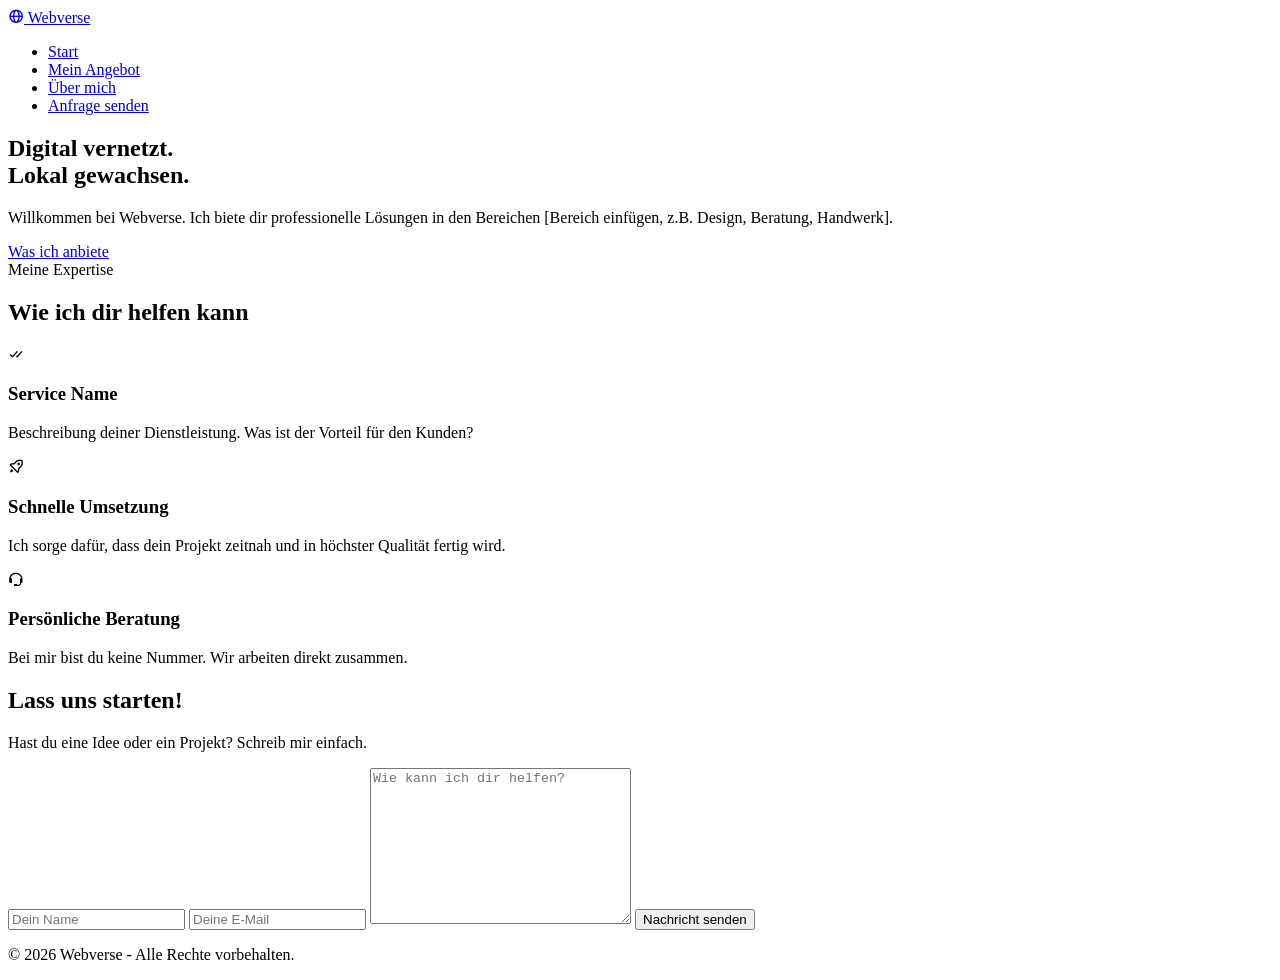
==== home.html @ e3c2bb77 "Create home.html" ====
<!DOCTYPE html>
<html lang="de">
<head>
    <meta charset="UTF-8">
    <meta name="viewport" content="width=device-width, initial-scale=1.0">
    <title>Webverse | Dein Partner für [Dein Angebot]</title>
    <link rel="stylesheet" href="https://cdn.jsdelivr.net/npm/boxicons@latest/css/boxicons.min.css">
    <link rel="stylesheet" href="style.css">
</head>
<body>

<header>
    <a href="#" class="logo"><i class='bx bx-globe'></i> Webverse</a>
    <ul class="navbar">
        <li><a href="#home">Start</a></li>
        <li><a href="#angebot">Mein Angebot</a></li>
        <li><a href="#uber-mich">Über mich</a></li>
        <li><a href="#kontakt" class="btn-kontakt">Anfrage senden</a></li>
    </ul>
</header>

<section class="home" id="home">
    <div class="home-text">
        <h1>Digital vernetzt. <br>Lokal gewachsen.</h1>
        <p>Willkommen bei Webverse. Ich biete dir professionelle Lösungen in den Bereichen [Bereich einfügen, z.B. Design, Beratung, Handwerk].</p>
        <a href="#angebot" class="btn">Was ich anbiete</a>
    </div>
</section>

<section class="angebot" id="angebot">
    <div class="heading">
        <span>Meine Expertise</span>
        <h2>Wie ich dir helfen kann</h2>
    </div>

    <div class="angebot-container">
        <div class="box">
            <i class='bx bx-check-double'></i>
            <h3>Service Name</h3>
            <p>Beschreibung deiner Dienstleistung. Was ist der Vorteil für den Kunden?</p>
        </div>
        <div class="box">
            <i class='bx bx-rocket'></i>
            <h3>Schnelle Umsetzung</h3>
            <p>Ich sorge dafür, dass dein Projekt zeitnah und in höchster Qualität fertig wird.</p>
        </div>
        <div class="box">
            <i class='bx bx-support'></i>
            <h3>Persönliche Beratung</h3>
            <p>Bei mir bist du keine Nummer. Wir arbeiten direkt zusammen.</p>
        </div>
    </div>
</section>

<section class="kontakt" id="kontakt">
    <div class="kontakt-content">
        <h2>Lass uns starten!</h2>
        <p>Hast du eine Idee oder ein Projekt? Schreib mir einfach.</p>
        
        <form action="#">
            <input type="text" placeholder="Dein Name" required>
            <input type="email" placeholder="Deine E-Mail" required>
            <textarea name="" id="" cols="30" rows="10" placeholder="Wie kann ich dir helfen?"></textarea>
            <button type="submit" class="btn">Nachricht senden</button>
        </form>
    </div>
</section>

<footer>
    <p>© 2026 Webverse - Alle Rechte vorbehalten.</p>
</footer>

</body>
</html>
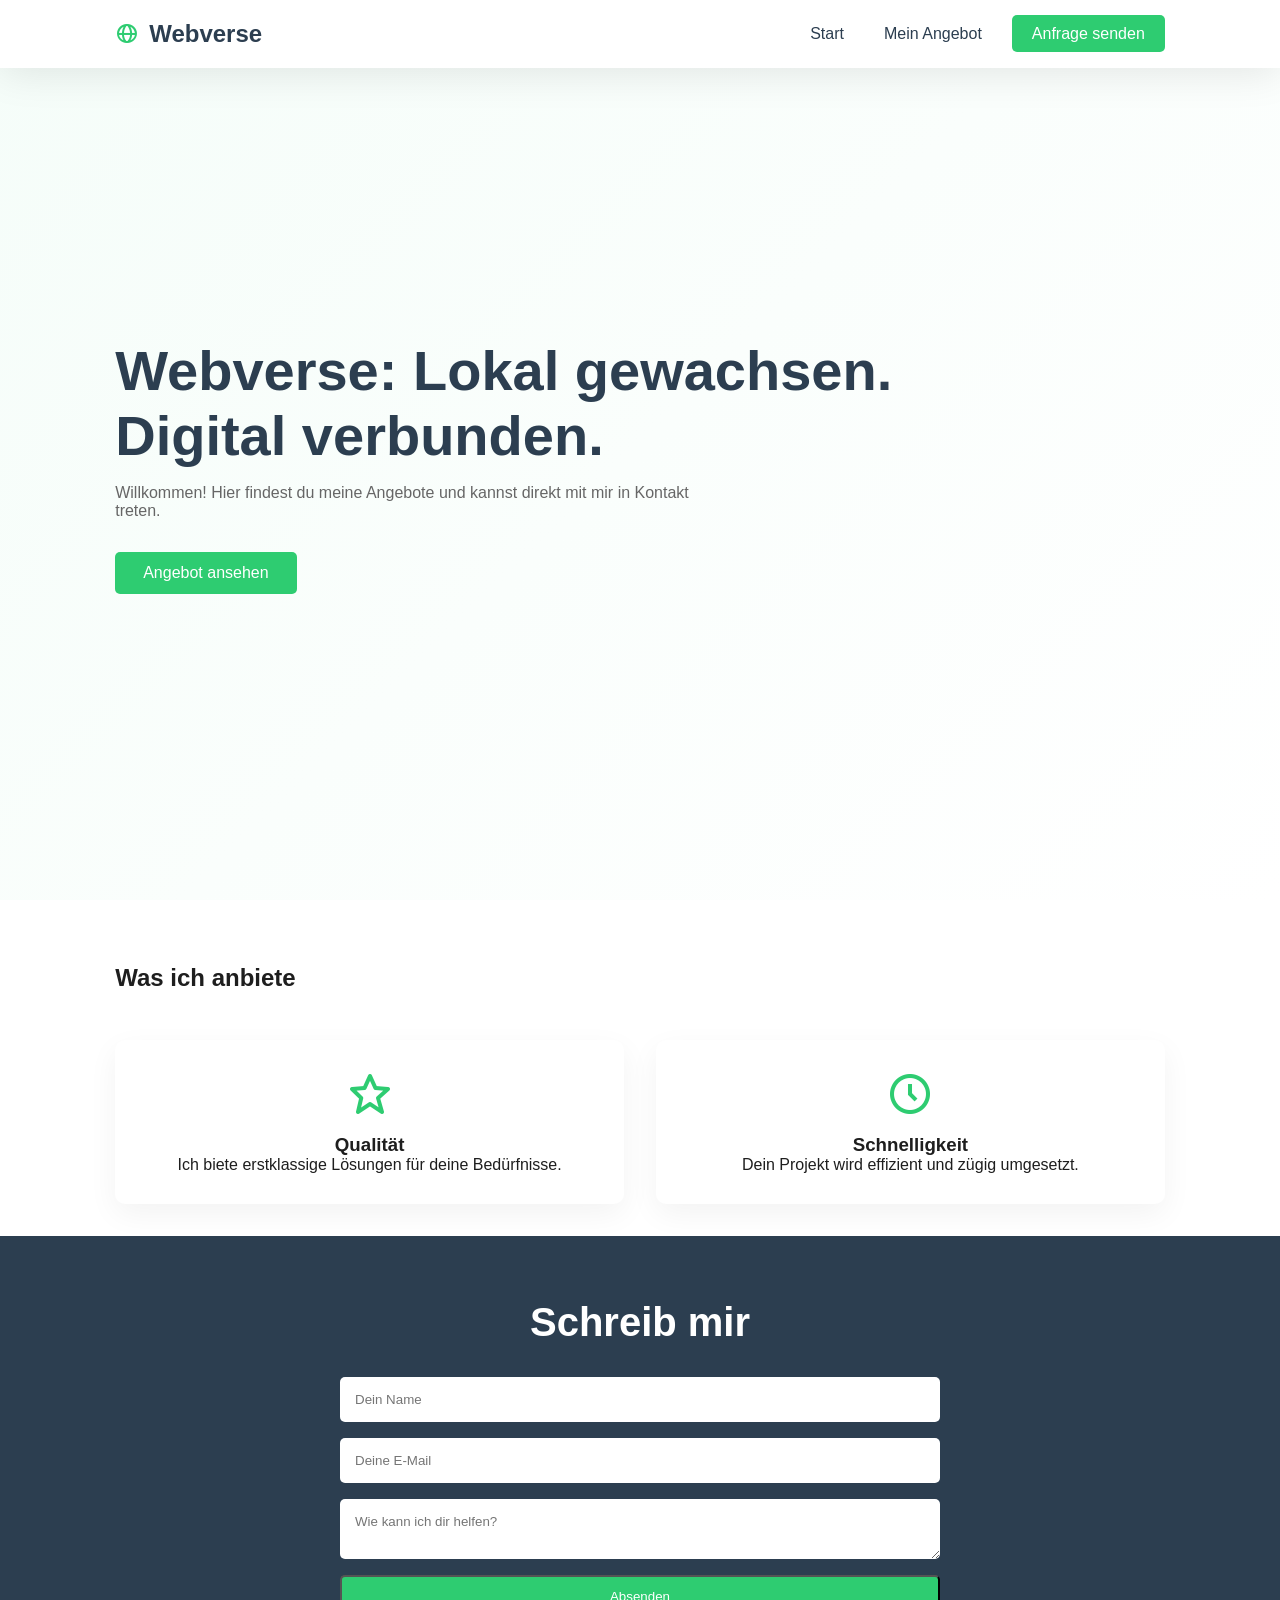
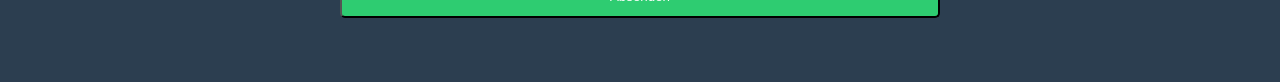
==== commit 9fe3f39a: "Update home.html" ====
--- a/home.html
+++ b/home.html
@@ -3,9 +3,9 @@
 <head>
     <meta charset="UTF-8">
     <meta name="viewport" content="width=device-width, initial-scale=1.0">
-    <title>Webverse | Dein Partner für [Dein Angebot]</title>
+    <title>Webverse | Dein digitaler Marktplatz</title>
     <link rel="stylesheet" href="https://cdn.jsdelivr.net/npm/boxicons@latest/css/boxicons.min.css">
-    <link rel="stylesheet" href="style.css">
+    <link rel="stylesheet" href="home.css">
 </head>
 <body>
 
@@ -14,61 +14,48 @@
     <ul class="navbar">
         <li><a href="#home">Start</a></li>
         <li><a href="#angebot">Mein Angebot</a></li>
-        <li><a href="#uber-mich">Über mich</a></li>
         <li><a href="#kontakt" class="btn-kontakt">Anfrage senden</a></li>
     </ul>
 </header>
 
 <section class="home" id="home">
     <div class="home-text">
-        <h1>Digital vernetzt. <br>Lokal gewachsen.</h1>
-        <p>Willkommen bei Webverse. Ich biete dir professionelle Lösungen in den Bereichen [Bereich einfügen, z.B. Design, Beratung, Handwerk].</p>
-        <a href="#angebot" class="btn">Was ich anbiete</a>
+        <h1>Webverse: Lokal gewachsen. <br>Digital verbunden.</h1>
+        <p>Willkommen! Hier findest du meine Angebote und kannst direkt mit mir in Kontakt treten.</p>
+        <a href="#angebot" class="btn">Angebot ansehen</a>
     </div>
 </section>
 
 <section class="angebot" id="angebot">
     <div class="heading">
-        <span>Meine Expertise</span>
-        <h2>Wie ich dir helfen kann</h2>
+        <h2>Was ich anbiete</h2>
     </div>
-
     <div class="angebot-container">
         <div class="box">
-            <i class='bx bx-check-double'></i>
-            <h3>Service Name</h3>
-            <p>Beschreibung deiner Dienstleistung. Was ist der Vorteil für den Kunden?</p>
+            <i class='bx bx-star'></i>
+            <h3>Qualität</h3>
+            <p>Ich biete erstklassige Lösungen für deine Bedürfnisse.</p>
         </div>
         <div class="box">
-            <i class='bx bx-rocket'></i>
-            <h3>Schnelle Umsetzung</h3>
-            <p>Ich sorge dafür, dass dein Projekt zeitnah und in höchster Qualität fertig wird.</p>
-        </div>
-        <div class="box">
-            <i class='bx bx-support'></i>
-            <h3>Persönliche Beratung</h3>
-            <p>Bei mir bist du keine Nummer. Wir arbeiten direkt zusammen.</p>
+            <i class='bx bx-time-five'></i>
+            <h3>Schnelligkeit</h3>
+            <p>Dein Projekt wird effizient und zügig umgesetzt.</p>
         </div>
     </div>
 </section>
 
 <section class="kontakt" id="kontakt">
     <div class="kontakt-content">
-        <h2>Lass uns starten!</h2>
-        <p>Hast du eine Idee oder ein Projekt? Schreib mir einfach.</p>
-        
-        <form action="#">
+        <h2>Schreib mir</h2>
+        <form id="contact-form">
             <input type="text" placeholder="Dein Name" required>
             <input type="email" placeholder="Deine E-Mail" required>
-            <textarea name="" id="" cols="30" rows="10" placeholder="Wie kann ich dir helfen?"></textarea>
-            <button type="submit" class="btn">Nachricht senden</button>
+            <textarea placeholder="Wie kann ich dir helfen?" required></textarea>
+            <button type="submit" class="btn">Absenden</button>
         </form>
     </div>
 </section>
 
-<footer>
-    <p>© 2026 Webverse - Alle Rechte vorbehalten.</p>
-</footer>
-
+<script src="home.js"></script>
 </body>
 </html>
--- a/home.css
+++ b/home.css
@@ -0,0 +1,136 @@
+/* Grundlegende Einstellungen */
+* {
+    margin: 0;
+    padding: 0;
+    box-sizing: border-box;
+    font-family: 'Poppins', sans-serif;
+    scroll-behavior: smooth;
+    list-style: none;
+    text-decoration: none;
+}
+
+:root {
+    --main-color: #2ecc71;
+    --second-color: #2c3e50;
+    --text-color: #1e1e1e;
+    --bg-color: #ffffff;
+}
+
+body { color: var(--text-color); }
+
+section { padding: 4rem 9% 2rem; }
+
+/* Header & Nav */
+header {
+    position: fixed;
+    width: 100%;
+    top: 0; right: 0;
+    z-index: 1000;
+    display: flex;
+    align-items: center;
+    justify-content: space-between;
+    padding: 20px 9%;
+    background: var(--bg-color);
+    box-shadow: 0 4px 41px rgba(0, 0, 0, 0.1);
+}
+
+.logo {
+    font-size: 1.5rem;
+    font-weight: 700;
+    color: var(--second-color);
+    display: flex;
+    align-items: center;
+}
+
+.logo i { color: var(--main-color); margin-right: 10px; }
+
+.navbar { display: flex; }
+.navbar a {
+    font-size: 1rem;
+    padding: 10px 20px;
+    color: var(--second-color);
+    font-weight: 500;
+}
+
+.navbar a:hover { color: var(--main-color); }
+
+.btn-kontakt {
+    background: var(--main-color);
+    color: #fff !important;
+    border-radius: 5px;
+    margin-left: 10px;
+}
+
+/* Home Section */
+.home {
+    min-height: 100vh;
+    display: flex;
+    align-items: center;
+    background: linear-gradient(135deg, #f5fdf9 0%, #ffffff 100%);
+}
+
+.home-text h1 {
+    font-size: 3.5rem;
+    color: var(--second-color);
+    margin-bottom: 1rem;
+}
+
+.home-text p { margin-bottom: 2rem; color: #666; max-width: 600px; }
+
+.btn {
+    display: inline-block;
+    padding: 12px 28px;
+    background: var(--main-color);
+    color: #fff;
+    border-radius: 5px;
+    font-weight: 500;
+    transition: 0.3s;
+}
+
+.btn:hover { background: #27ae60; transform: translateY(-3px); }
+
+/* Angebots-Karten */
+.angebot-container {
+    display: grid;
+    grid-template-columns: repeat(auto-fit, minmax(250px, 1fr));
+    gap: 2rem;
+    margin-top: 3rem;
+}
+
+.box {
+    padding: 30px;
+    background: #fff;
+    border-radius: 10px;
+    box-shadow: 0 10px 30px rgba(0,0,0,0.05);
+    text-align: center;
+    transition: 0.3s;
+}
+
+.box:hover { transform: translateY(-10px); }
+
+.box i {
+    font-size: 3rem;
+    color: var(--main-color);
+    margin-bottom: 1rem;
+}
+
+/* Kontakt Formular */
+.kontakt { background: var(--second-color); color: #fff; text-align: center; }
+.kontakt h2 { margin-bottom: 1rem; font-size: 2.5rem; }
+
+form {
+    max-width: 600px;
+    margin: 2rem auto;
+    display: flex;
+    flex-direction: column;
+    gap: 1rem;
+}
+
+form input, form textarea {
+    padding: 15px;
+    border-radius: 5px;
+    border: none;
+    outline: none;
+}
+
+footer { padding: 20px; text-align: center; background: #eee; }
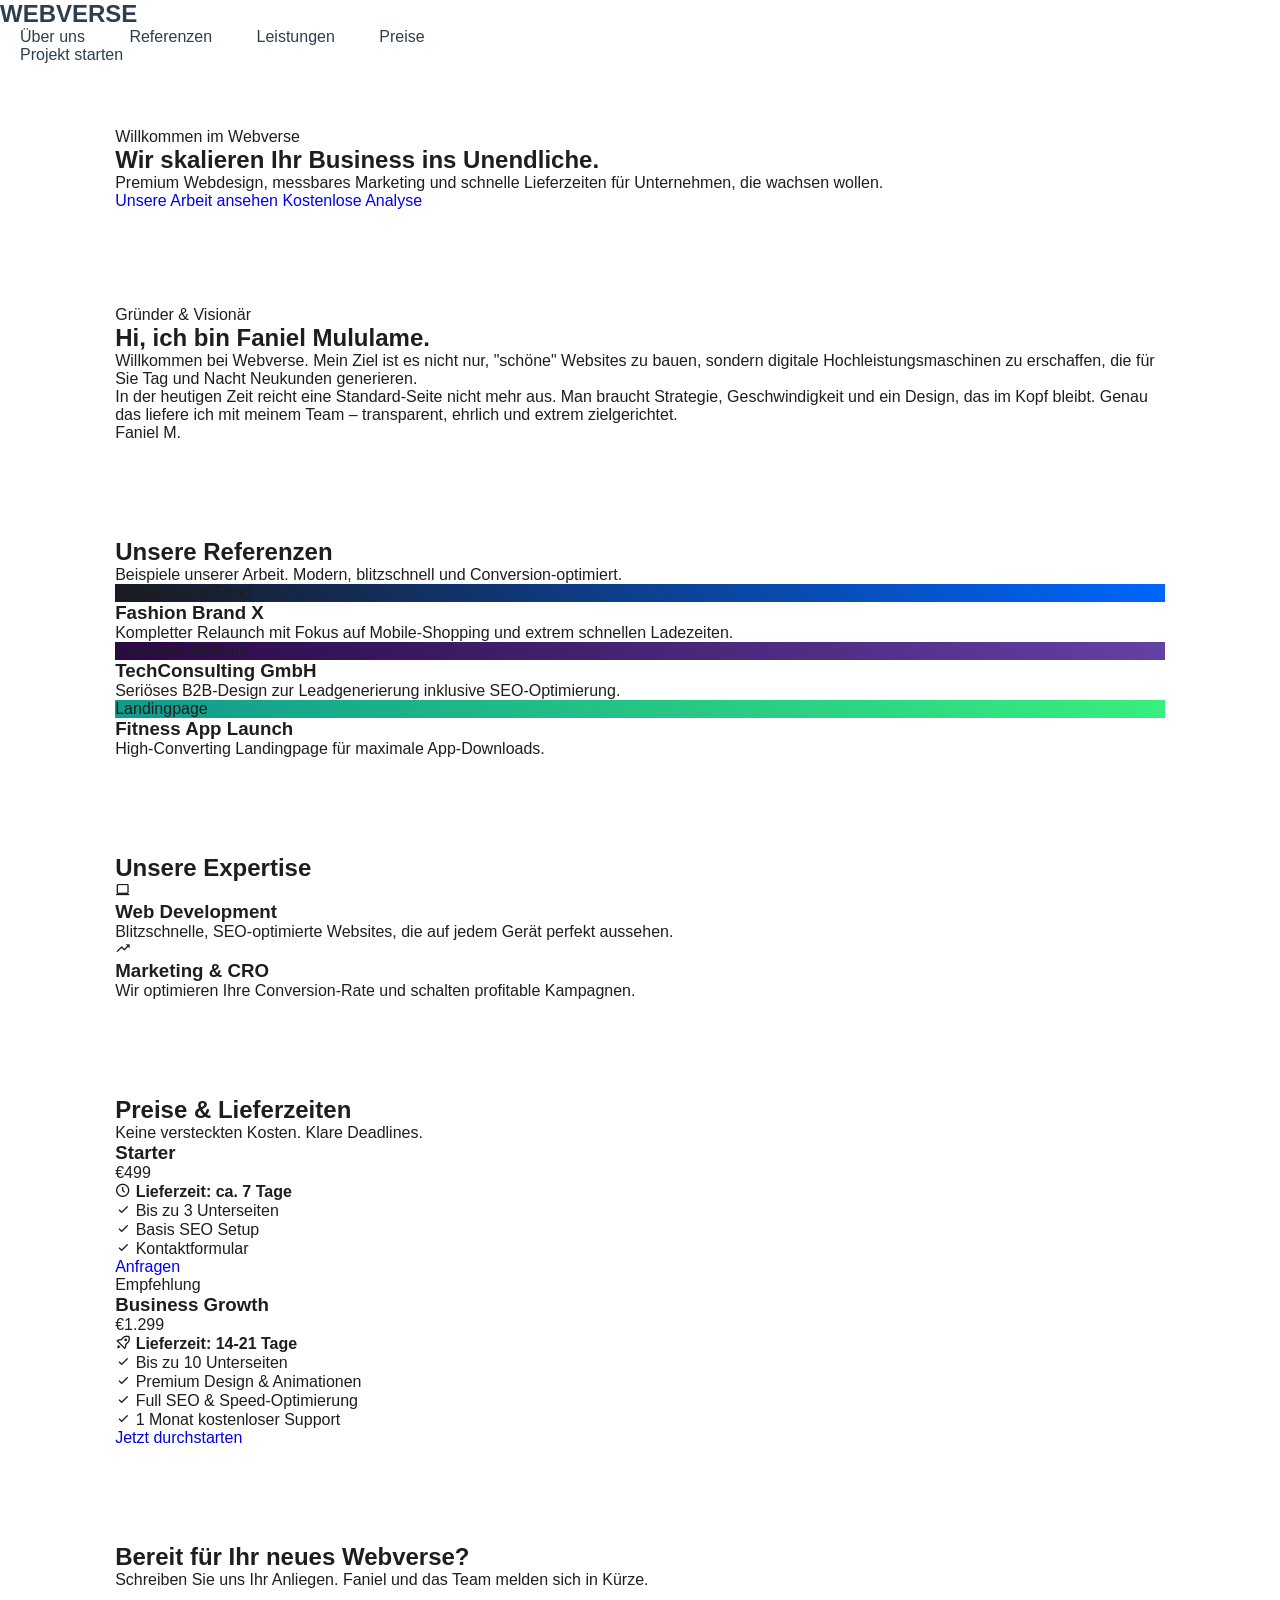
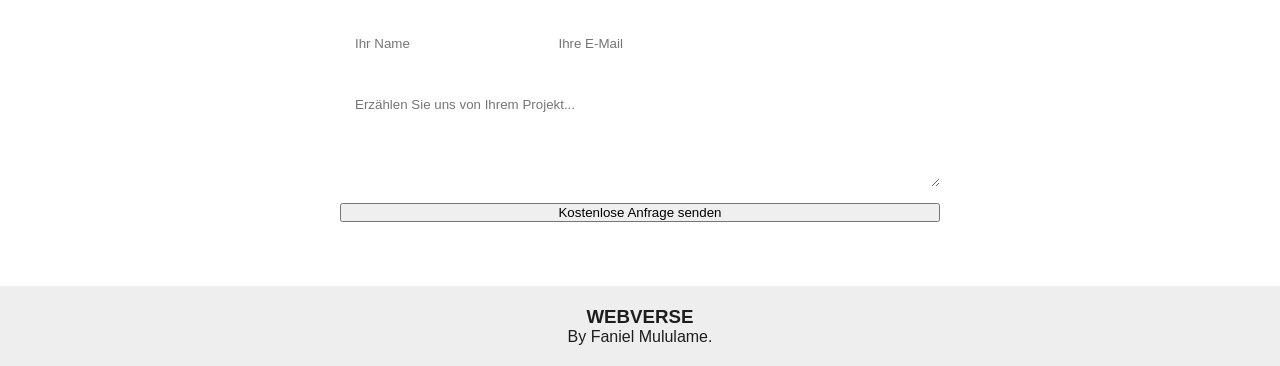
==== commit 7f876e16: "Update home.html" ====
--- a/home.html
+++ b/home.html
@@ -3,59 +3,181 @@
 <head>
     <meta charset="UTF-8">
     <meta name="viewport" content="width=device-width, initial-scale=1.0">
-    <title>Webverse | Dein digitaler Marktplatz</title>
-    <link rel="stylesheet" href="https://cdn.jsdelivr.net/npm/boxicons@latest/css/boxicons.min.css">
+    <title>Webverse | Premium Digitalagentur von Faniel Mululame</title>
     <link rel="stylesheet" href="home.css">
+    <link href="https://fonts.googleapis.com/css2?family=Plus+Jakarta+Sans:wght@300;400;600;800&display=swap" rel="stylesheet">
+    <link href='https://unpkg.com/boxicons@2.1.4/css/boxicons.min.css' rel='stylesheet'>
 </head>
 <body>
 
-<header>
-    <a href="#" class="logo"><i class='bx bx-globe'></i> Webverse</a>
-    <ul class="navbar">
-        <li><a href="#home">Start</a></li>
-        <li><a href="#angebot">Mein Angebot</a></li>
-        <li><a href="#kontakt" class="btn-kontakt">Anfrage senden</a></li>
-    </ul>
-</header>
+    <nav class="navbar" id="navbar">
+        <div class="nav-content">
+            <div class="logo">WEB<span>VERSE</span></div>
+            <div class="links">
+                <a href="#about">Über uns</a>
+                <a href="#portfolio">Referenzen</a>
+                <a href="#leistungen">Leistungen</a>
+                <a href="#preise">Preise</a>
+            </div>
+            <a href="#kontakt" class="btn-glow-small">Projekt starten</a>
+        </div>
+    </nav>
 
-<section class="home" id="home">
-    <div class="home-text">
-        <h1>Webverse: Lokal gewachsen. <br>Digital verbunden.</h1>
-        <p>Willkommen! Hier findest du meine Angebote und kannst direkt mit mir in Kontakt treten.</p>
-        <a href="#angebot" class="btn">Angebot ansehen</a>
-    </div>
-</section>
+    <main>
+        <!-- Hero -->
+        <section class="hero">
+            <div class="hero-inner">
+                <div class="badge reveal">Willkommen im Webverse</div>
+                <h1 class="reveal delay-1">Wir skalieren Ihr Business ins <span>Unendliche</span>.</h1>
+                <p class="reveal delay-2">Premium Webdesign, messbares Marketing und schnelle Lieferzeiten für Unternehmen, die wachsen wollen.</p>
+                <div class="hero-btns reveal delay-3">
+                    <a href="#portfolio" class="btn-glow">Unsere Arbeit ansehen</a>
+                    <a href="#kontakt" class="btn-outline">Kostenlose Analyse</a>
+                </div>
+            </div>
+        </section>
 
-<section class="angebot" id="angebot">
-    <div class="heading">
-        <h2>Was ich anbiete</h2>
-    </div>
-    <div class="angebot-container">
-        <div class="box">
-            <i class='bx bx-star'></i>
-            <h3>Qualität</h3>
-            <p>Ich biete erstklassige Lösungen für deine Bedürfnisse.</p>
+        <!-- Founder Note / Kurzer Blog -->
+        <section id="about" class="section bg-darker">
+            <div class="container">
+                <div class="founder-box reveal">
+                    <div class="founder-text">
+                        <span class="accent-text">Gründer & Visionär</span>
+                        <h2>Hi, ich bin Faniel Mululame.</h2>
+                        <p>Willkommen bei Webverse. Mein Ziel ist es nicht nur, "schöne" Websites zu bauen, sondern digitale Hochleistungsmaschinen zu erschaffen, die für Sie Tag und Nacht Neukunden generieren.</p>
+                        <p>In der heutigen Zeit reicht eine Standard-Seite nicht mehr aus. Man braucht Strategie, Geschwindigkeit und ein Design, das im Kopf bleibt. Genau das liefere ich mit meinem Team – transparent, ehrlich und extrem zielgerichtet.</p>
+                        <div class="founder-sign">Faniel M.</div>
+                    </div>
+                </div>
+            </div>
+        </section>
+
+        <!-- Portfolio / Beispiel Websites -->
+        <section id="portfolio" class="section">
+            <div class="container">
+                <div class="section-title reveal">
+                    <h2>Unsere Referenzen</h2>
+                    <p>Beispiele unserer Arbeit. Modern, blitzschnell und Conversion-optimiert.</p>
+                </div>
+                <div class="portfolio-grid">
+                    <div class="portfolio-card reveal">
+                        <div class="portfolio-img" style="background: linear-gradient(45deg, #1a1a20, #0066ff);">
+                            <!-- Hier kommt später ein echtes Bild rein -->
+                            <span>E-Commerce Shop</span>
+                        </div>
+                        <div class="portfolio-info">
+                            <h3>Fashion Brand X</h3>
+                            <p>Kompletter Relaunch mit Fokus auf Mobile-Shopping und extrem schnellen Ladezeiten.</p>
+                        </div>
+                    </div>
+                    <div class="portfolio-card reveal delay-1">
+                        <div class="portfolio-img" style="background: linear-gradient(45deg, #2a0845, #6441A5);">
+                            <span>Corporate Website</span>
+                        </div>
+                        <div class="portfolio-info">
+                            <h3>TechConsulting GmbH</h3>
+                            <p>Seriöses B2B-Design zur Leadgenerierung inklusive SEO-Optimierung.</p>
+                        </div>
+                    </div>
+                    <div class="portfolio-card reveal delay-2">
+                        <div class="portfolio-img" style="background: linear-gradient(45deg, #11998e, #38ef7d);">
+                            <span>Landingpage</span>
+                        </div>
+                        <div class="portfolio-info">
+                            <h3>Fitness App Launch</h3>
+                            <p>High-Converting Landingpage für maximale App-Downloads.</p>
+                        </div>
+                    </div>
+                </div>
+            </div>
+        </section>
+
+        <!-- Leistungen (Kompakt) -->
+        <section id="leistungen" class="section bg-darker">
+            <div class="container">
+                <div class="section-title reveal">
+                    <h2>Unsere Expertise</h2>
+                </div>
+                <div class="bento-grid">
+                    <div class="card reveal">
+                        <i class='bx bx-laptop'></i>
+                        <h3>Web Development</h3>
+                        <p>Blitzschnelle, SEO-optimierte Websites, die auf jedem Gerät perfekt aussehen.</p>
+                    </div>
+                    <div class="card reveal delay-1">
+                        <i class='bx bx-trending-up'></i>
+                        <h3>Marketing & CRO</h3>
+                        <p>Wir optimieren Ihre Conversion-Rate und schalten profitable Kampagnen.</p>
+                    </div>
+                </div>
+            </div>
+        </section>
+
+        <!-- Preise & Lieferzeiten -->
+        <section id="preise" class="section">
+            <div class="container">
+                <div class="section-title reveal">
+                    <h2>Preise & Lieferzeiten</h2>
+                    <p>Keine versteckten Kosten. Klare Deadlines.</p>
+                </div>
+
+                <div class="pricing-grid">
+                    <div class="price-card reveal">
+                        <h3>Starter</h3>
+                        <div class="price">€<span>499</span></div>
+                        <ul class="features">
+                            <li class="delivery-time"><i class='bx bx-time-five'></i> <b>Lieferzeit: ca. 7 Tage</b></li>
+                            <li><i class='bx bx-check'></i> Bis zu 3 Unterseiten</li>
+                            <li><i class='bx bx-check'></i> Basis SEO Setup</li>
+                            <li><i class='bx bx-check'></i> Kontaktformular</li>
+                        </ul>
+                        <a href="#kontakt" class="btn-outline w-100">Anfragen</a>
+                    </div>
+                    <div class="price-card pro reveal delay-1">
+                        <div class="popular">Empfehlung</div>
+                        <h3>Business Growth</h3>
+                        <div class="price">€<span>1.299</span></div>
+                        <ul class="features">
+                            <li class="delivery-time highlight-time"><i class='bx bx-rocket'></i> <b>Lieferzeit: 14-21 Tage</b></li>
+                            <li><i class='bx bx-check'></i> Bis zu 10 Unterseiten</li>
+                            <li><i class='bx bx-check'></i> Premium Design & Animationen</li>
+                            <li><i class='bx bx-check'></i> Full SEO & Speed-Optimierung</li>
+                            <li><i class='bx bx-check'></i> 1 Monat kostenloser Support</li>
+                        </ul>
+                        <a href="#kontakt" class="btn-glow w-100">Jetzt durchstarten</a>
+                    </div>
+                </div>
+            </div>
+        </section>
+
+        <!-- Kontakt -->
+        <section id="kontakt" class="section bg-darker">
+            <div class="container max-800">
+                <div class="contact-box reveal">
+                    <h2>Bereit für Ihr neues Webverse?</h2>
+                    <p>Schreiben Sie uns Ihr Anliegen. Faniel und das Team melden sich in Kürze.</p>
+                    <form id="contactForm">
+                        <div class="input-row">
+                            <input type="text" placeholder="Ihr Name" required>
+                            <input type="email" placeholder="Ihre E-Mail" required>
+                        </div>
+                        <textarea rows="5" placeholder="Erzählen Sie uns von Ihrem Projekt..." required></textarea>
+                        <button type="submit" class="btn-glow w-100">Kostenlose Anfrage senden</button>
+                    </form>
+                </div>
+            </div>
+        </section>
+    </main>
+
+    <footer>
+        <div class="container footer-content">
+            <div class="footer-brand">
+                <h3>WEB<span>VERSE</span></h3>
+                <p>By Faniel Mululame.</p>
+            </div>
         </div>
-        <div class="box">
-            <i class='bx bx-time-five'></i>
-            <h3>Schnelligkeit</h3>
-            <p>Dein Projekt wird effizient und zügig umgesetzt.</p>
-        </div>
-    </div>
-</section>
+    </footer>
 
-<section class="kontakt" id="kontakt">
-    <div class="kontakt-content">
-        <h2>Schreib mir</h2>
-        <form id="contact-form">
-            <input type="text" placeholder="Dein Name" required>
-            <input type="email" placeholder="Deine E-Mail" required>
-            <textarea placeholder="Wie kann ich dir helfen?" required></textarea>
-            <button type="submit" class="btn">Absenden</button>
-        </form>
-    </div>
-</section>
-
-<script src="home.js"></script>
+    <script src="home.js"></script>
 </body>
 </html>
